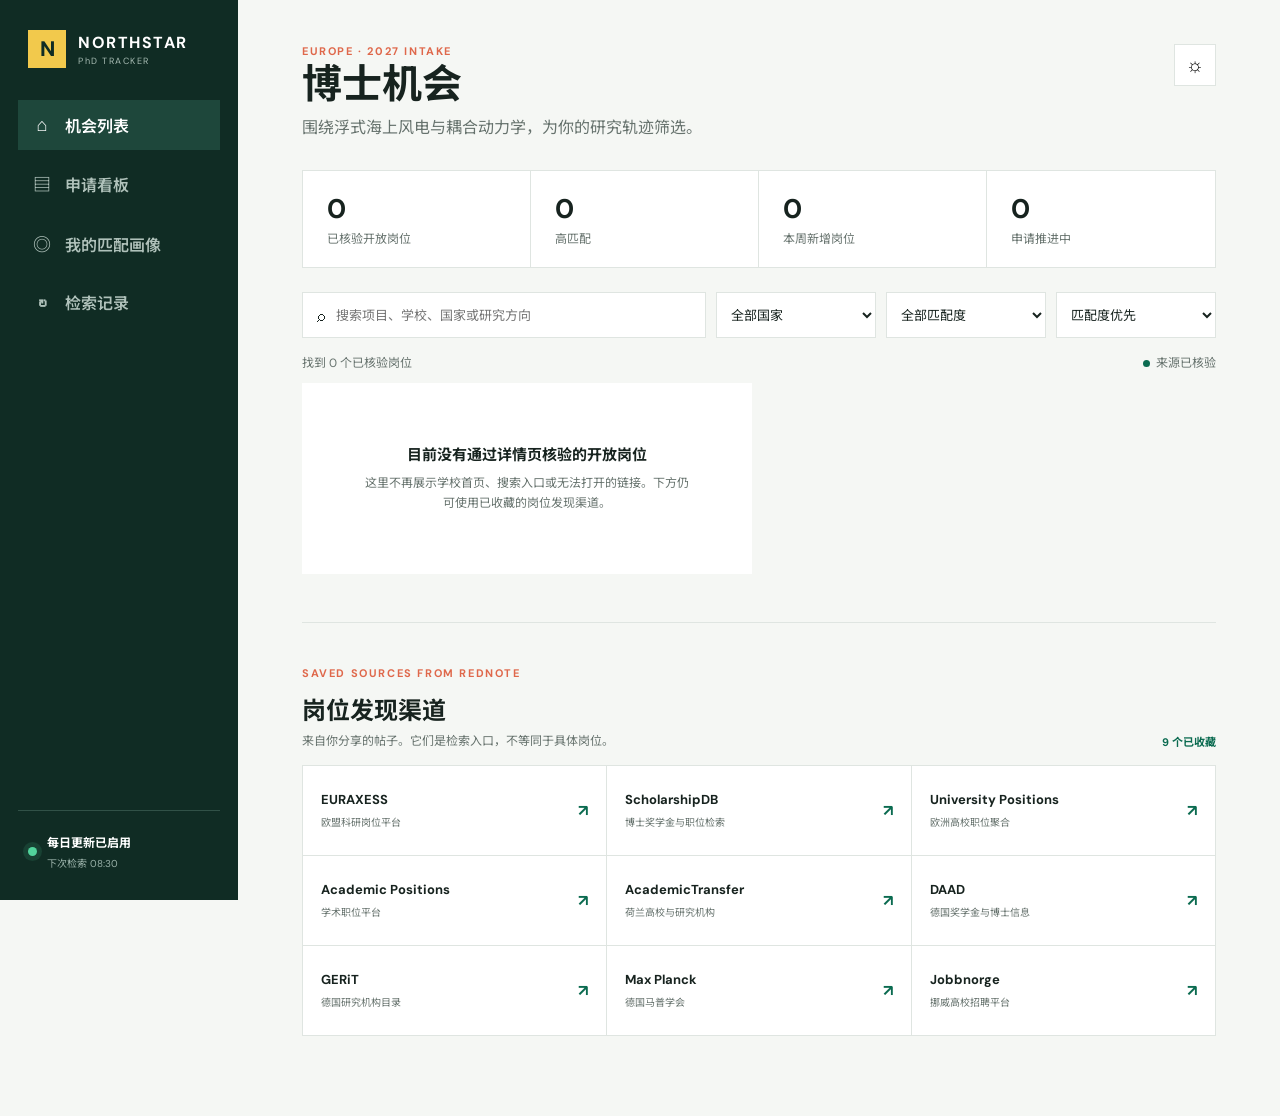
==== index.html @ 1749c13b "Publish Northstar website" ====
<!doctype html>
<html lang="zh-CN">
<head>
  <meta charset="UTF-8">
  <meta name="viewport" content="width=device-width, initial-scale=1.0">
  <title>Northstar PhD Tracker</title>
  <link rel="preconnect" href="https://fonts.googleapis.com">
  <link rel="preconnect" href="https://fonts.gstatic.com" crossorigin>
  <link href="https://fonts.googleapis.com/css2?family=DM+Sans:wght@400;500;600;700&family=Noto+Sans+SC:wght@400;500;600;700&display=swap" rel="stylesheet">
  <link rel="stylesheet" href="styles.css">
  <link rel="stylesheet" href="sources.css">
</head>
<body>
  <aside class="sidebar">
    <div class="brand"><span class="brand-mark">N</span><div><strong>NORTHSTAR</strong><small>PhD TRACKER</small></div></div>
    <nav>
      <button class="nav-item active" data-view="opportunities"><span>⌂</span>机会列表</button>
      <button class="nav-item" data-view="pipeline"><span>▤</span>申请看板</button>
      <button class="nav-item" data-view="profile"><span>◎</span>我的匹配画像</button>
      <button class="nav-item" data-view="logs"><span>↻</span>检索记录</button>
    </nav>
    <div class="sidebar-foot"><span class="pulse"></span><div><strong>每日更新已启用</strong><small>下次检索 08:30</small></div></div>
  </aside>

  <main>
    <header>
      <div><p class="eyebrow">EUROPE · 2027 INTAKE</p><h1 id="page-title">博士机会</h1><p id="page-subtitle">围绕浮式海上风电与耦合动力学，为你的研究轨迹筛选。</p></div>
      <button class="icon-button" id="theme-button" title="切换明暗模式">☼</button>
    </header>

    <section id="opportunities" class="view active">
      <div class="stats">
        <div><strong id="open-count">0</strong><span>已核验开放岗位</span></div>
        <div><strong id="high-count">0</strong><span>高匹配</span></div>
        <div><strong id="new-count">0</strong><span>本周新增岗位</span></div>
        <div><strong id="tracked-count">0</strong><span>申请推进中</span></div>
      </div>
      <div class="toolbar">
        <label class="search"><span>⌕</span><input id="search" placeholder="搜索项目、学校、国家或研究方向"></label>
        <select id="country-filter"><option value="">全部国家</option></select>
        <select id="match-filter"><option value="0">全部匹配度</option><option value="85">85% 以上</option><option value="70">70% 以上</option></select>
        <select id="sort"><option value="match">匹配度优先</option><option value="deadline">截止日期优先</option><option value="newest">最新发现</option></select>
      </div>
      <div class="result-meta"><span id="result-count"></span><span><i class="verified-dot"></i>来源已核验</span></div>
      <div id="cards" class="cards"></div>
      <div class="sources-head"><div><p class="eyebrow">SAVED SOURCES FROM REDNOTE</p><h2>岗位发现渠道</h2><p>来自你分享的帖子。它们是检索入口，不等同于具体岗位。</p></div><span class="source-count">9 个已收藏</span></div>
      <div id="source-grid" class="source-grid"></div>
    </section>

    <section id="pipeline" class="view"><div id="board" class="board"></div></section>
    <section id="profile" class="view profile-view">
      <div class="profile-head"><p class="eyebrow">CANDIDATE FIT MODEL</p><h2>朱家欣的研究匹配画像</h2><p>基于你提供的论文、中期报告及硕士论文大纲。匹配评分仅使用来源中明确出现的要求。</p></div>
      <div class="profile-grid">
        <div class="profile-section"><h3>研究主线</h3><div class="tags" id="profile-topics"></div></div>
        <div class="profile-section"><h3>方法与工具</h3><div class="tags" id="profile-tools"></div></div>
        <div class="profile-section wide"><h3>已验证经历</h3><ul><li>IEA 15 MW–VolturnUS-S 全耦合浮式风机建模</li><li>OpenFAST 与 QBlade 代码间对比，覆盖 11 个风速与 16 个随机种子</li><li>PSD、空间相干性、雨流计数、Wöhler 曲线与 DEL 疲劳分析</li><li>Ocean Engineering 论文，DOI 10.1016/j.oceaneng.2026.126697</li></ul></div>
        <div class="profile-section wide"><h3>筛选规则</h3><p>优先欧洲带薪博士岗位，研究内容涉及浮式风机、海上风电、气动弹性、多物理场耦合、结构动力学、系泊或疲劳载荷。入职时间优先考虑 2027 年 3 月之后。</p></div>
      </div>
    </section>
    <section id="logs" class="view"><div class="log-panel"><div class="log-title"><div><h2>每日检索记录</h2><p>每一次搜索、去重和来源核验都有记录。</p></div><span class="status-pill">运行正常</span></div><div id="log-list"></div></div></section>
  </main>

  <div id="overlay" class="overlay"></div>
  <aside id="drawer" class="drawer" aria-hidden="true"><button id="close-drawer" class="close" title="关闭">×</button><div id="drawer-content"></div></aside>
  <script src="data.js"></script>
  <script src="app.js"></script>
</body>
</html>
---- styles.css ----
:root{--ink:#17231f;--muted:#67736e;--paper:#f5f7f4;--surface:#fff;--line:#dfe5e1;--green:#0b6b50;--green-soft:#e5f2ec;--coral:#df684b;--yellow:#f2c94c;--shadow:0 16px 40px rgba(21,42,33,.08)}*{box-sizing:border-box}body{margin:0;background:var(--paper);color:var(--ink);font-family:'DM Sans','Noto Sans SC',sans-serif;letter-spacing:0}.sidebar{position:fixed;inset:0 auto 0 0;width:238px;background:#102c24;color:#fff;padding:30px 18px;display:flex;flex-direction:column;z-index:5}.brand{display:flex;align-items:center;gap:12px;padding:0 10px 32px}.brand-mark{display:grid;place-items:center;width:38px;height:38px;background:var(--yellow);color:#102c24;font-weight:800;font-size:21px}.brand strong,.brand small{display:block;letter-spacing:1.5px}.brand small{font-size:9px;color:#a7bbb3;margin-top:2px}.sidebar nav{display:grid;gap:7px}.nav-item{border:0;background:none;color:#afc1ba;padding:13px 14px;text-align:left;font:inherit;font-weight:600;cursor:pointer;display:flex;gap:13px;align-items:center}.nav-item span{font-size:18px;width:20px;text-align:center}.nav-item:hover,.nav-item.active{background:#1e473b;color:#fff}.sidebar-foot{margin-top:auto;border-top:1px solid #315147;padding:22px 10px 0;display:flex;gap:10px;align-items:center}.sidebar-foot strong,.sidebar-foot small{display:block}.sidebar-foot strong{font-size:12px}.sidebar-foot small{font-size:10px;color:#9ab1a9;margin-top:4px}.pulse{width:9px;height:9px;background:#52d39c;border-radius:50%;box-shadow:0 0 0 5px rgba(82,211,156,.12)}main{margin-left:238px;min-height:100vh;padding:44px 5vw 80px}header{display:flex;justify-content:space-between;align-items:flex-start;margin-bottom:32px}h1{font-size:40px;line-height:1.1;margin:4px 0 8px}header p{margin:0;color:var(--muted)}.eyebrow{color:var(--coral)!important;font-size:11px;font-weight:700;letter-spacing:1.6px!important}.icon-button{width:42px;height:42px;border:1px solid var(--line);background:var(--surface);font-size:20px;cursor:pointer}.view{display:none}.view.active{display:block}.stats{display:grid;grid-template-columns:repeat(4,1fr);background:var(--surface);border:1px solid var(--line);margin-bottom:18px}.stats div{padding:20px 24px;border-right:1px solid var(--line)}.stats div:last-child{border:0}.stats strong,.stats span{display:block}.stats strong{font-size:27px}.stats span{font-size:12px;color:var(--muted);margin-top:3px}.toolbar{display:grid;grid-template-columns:minmax(260px,1fr) repeat(3,160px);gap:10px;margin:24px 0 15px}.search{display:flex;align-items:center;background:var(--surface);border:1px solid var(--line);padding:0 14px;gap:9px}.search input,select{width:100%;border:0;outline:0;background:var(--surface);color:var(--ink);font:inherit;font-size:13px}.search input{height:44px}.toolbar>select{border:1px solid var(--line);padding:0 10px}.result-meta{display:flex;justify-content:space-between;color:var(--muted);font-size:12px;margin-bottom:12px}.verified-dot{display:inline-block;width:7px;height:7px;border-radius:50%;background:var(--green);margin-right:6px}.cards{display:grid;grid-template-columns:repeat(2,minmax(0,1fr));gap:15px}.project-card{background:var(--surface);border:1px solid var(--line);padding:24px;cursor:pointer;transition:.2s}.project-card:hover{transform:translateY(-2px);box-shadow:var(--shadow);border-color:#afc7bd}.card-top{display:flex;gap:18px}.match-ring{--p:calc(var(--score)*1%);width:62px;height:62px;flex:0 0 62px;border-radius:50%;display:grid;place-content:center;background:radial-gradient(closest-side,var(--surface) 78%,transparent 80% 99%),conic-gradient(var(--green) var(--p),#e1e7e3 0)}.match-ring span{font-weight:700;font-size:18px}.match-ring small{font-size:9px;text-align:center;color:var(--muted);margin-top:-3px}.card-heading{min-width:0}.badges{display:flex;gap:6px;margin-bottom:9px}.badges span{font-size:10px;background:#eef1ef;padding:4px 7px;color:#4e5b56}.badges .verified{background:var(--green-soft);color:var(--green)}.project-card h2{font-size:18px;line-height:1.35;margin:0 0 5px}.project-card p{font-size:12px;color:var(--muted);margin:0}.facts{display:flex;flex-wrap:wrap;gap:12px;margin:20px 0 14px;padding-top:15px;border-top:1px solid var(--line);font-size:11px;color:var(--muted)}.tags{display:flex;flex-wrap:wrap;gap:7px}.tags span{padding:5px 8px;border:1px solid #cedbd5;color:#315b4c;font-size:10px}.card-bottom{display:flex;justify-content:space-between;align-items:end;margin-top:22px}.card-bottom label{font-size:10px;color:var(--muted)}.status-select{display:block;border-bottom:1px solid var(--line);padding:5px 18px 5px 0;margin-top:2px;font-weight:600}.detail-button{border:0;background:none;color:var(--green);font-weight:700;cursor:pointer}.detail-button span{margin-left:8px}.overlay{position:fixed;inset:0;background:rgba(8,20,16,.48);opacity:0;pointer-events:none;transition:.2s;z-index:9}.overlay.open{opacity:1;pointer-events:auto}.drawer{position:fixed;z-index:10;right:0;top:0;height:100%;width:min(540px,94vw);background:var(--surface);padding:48px;transform:translateX(102%);transition:.25s;overflow:auto}.drawer.open{transform:none}.close{position:absolute;right:24px;top:20px;width:36px;height:36px;border:1px solid var(--line);background:none;font-size:22px;cursor:pointer}.drawer h2{font-size:28px;margin:8px 0}.institution{color:var(--muted);line-height:1.6}.drawer-score{display:flex;align-items:center;gap:14px;background:var(--green-soft);padding:17px;margin:24px 0}.drawer-score strong{font-size:28px;color:var(--green)}.drawer h3{font-size:14px;margin:25px 0 10px}.drawer p,.drawer li{font-size:13px;line-height:1.8;color:#48534f}.drawer ul{padding-left:20px}.source-box{margin-top:28px;border-top:1px solid var(--line);padding-top:20px;display:grid;grid-template-columns:1fr auto;gap:8px;font-size:11px}.source-box span{color:var(--muted)}.source-box strong{color:var(--green)}.source-box a{grid-column:1/-1;background:var(--green);color:white;text-decoration:none;text-align:center;padding:13px;font-weight:700;margin-top:8px}.board{display:grid;grid-template-columns:repeat(9,260px);gap:12px;overflow-x:auto;padding-bottom:25px}.column{background:#edf1ee;padding:12px;min-height:520px}.column-title{display:flex;justify-content:space-between;align-items:center;margin-bottom:12px}.column-title h3{font-size:13px}.column-title span{background:#dce4df;padding:3px 7px;font-size:10px}.mini-card{display:block;width:100%;text-align:left;border:1px solid var(--line);background:var(--surface);padding:13px;margin-bottom:9px;cursor:pointer}.mini-card strong,.mini-card span,.mini-card i{display:block}.mini-card strong{font-size:12px;line-height:1.4}.mini-card span{font-size:10px;color:var(--muted);margin:7px 0}.mini-card i{font-style:normal;color:var(--green);font-size:10px}.column-empty{font-size:11px;color:#94a09b;text-align:center;margin-top:60px}.profile-head{max-width:750px;margin-bottom:28px}.profile-head h2{font-size:30px;margin:6px 0}.profile-head>p:last-child{color:var(--muted);line-height:1.7}.profile-grid{display:grid;grid-template-columns:1fr 1fr;border:1px solid var(--line);background:var(--surface)}.profile-section{padding:28px;border-right:1px solid var(--line);border-bottom:1px solid var(--line)}.profile-section:nth-child(2){border-right:0}.profile-section.wide{grid-column:1/-1;border-right:0}.profile-section h3{font-size:14px;margin:0 0 18px}.profile-section p,.profile-section li{font-size:13px;line-height:1.8;color:var(--muted)}.log-panel{background:var(--surface);border:1px solid var(--line)}.log-title{display:flex;justify-content:space-between;padding:28px;border-bottom:1px solid var(--line)}.log-title h2{margin:0 0 5px}.log-title p{margin:0;color:var(--muted);font-size:12px}.status-pill{height:max-content;padding:6px 9px;background:var(--green-soft);color:var(--green);font-size:11px}.log-row{display:grid;grid-template-columns:120px 1fr;gap:12px;padding:22px 28px;border-bottom:1px solid var(--line)}.log-date strong,.log-date span{display:block}.log-date span{font-size:11px;color:var(--muted)}.log-metrics{display:flex;gap:22px;font-size:12px;color:var(--muted)}.log-row p{grid-column:2;font-size:12px;color:var(--muted);margin:0}.empty{padding:60px;text-align:center;color:var(--muted);background:var(--surface)}body.dark{--ink:#eaf0ed;--muted:#9eadA7;--paper:#14201c;--surface:#1b2a25;--line:#30423b;--green:#67d0a7;--green-soft:#203c32}body.dark .sidebar{background:#0b1612}body.dark .badges span{background:#2b3934;color:#c3cec9}@media(max-width:1000px){.sidebar{width:76px;padding:25px 10px}.brand div,.nav-item:not(.active){font-size:0}.brand{padding-left:8px}.nav-item{justify-content:center}.nav-item.active{font-size:0}.sidebar-foot{display:none}main{margin-left:76px}.toolbar{grid-template-columns:1fr 1fr}.cards{grid-template-columns:1fr}}@media(max-width:650px){.sidebar{position:fixed;inset:auto 0 0;width:100%;height:64px;padding:6px 8px;flex-direction:row}.brand,.sidebar-foot{display:none}.sidebar nav{display:flex;width:100%;justify-content:space-around}.nav-item,.nav-item.active{padding:8px;font-size:0;background:none}.nav-item span{font-size:21px}main{margin-left:0;padding:28px 16px 88px}h1{font-size:32px}.stats{grid-template-columns:1fr 1fr}.stats div:nth-child(2){border-right:0}.stats div:nth-child(-n+2){border-bottom:1px solid var(--line)}.toolbar{grid-template-columns:1fr}.toolbar>select{height:44px}.cards{grid-template-columns:1fr}.project-card{padding:18px}.facts{display:grid;gap:7px}.card-bottom{align-items:center}.drawer{padding:50px 24px 30px}.profile-grid{grid-template-columns:1fr}.profile-section,.profile-section:nth-child(2){grid-column:1;border-right:0}.log-row{grid-template-columns:1fr}.log-row p{grid-column:1}.log-metrics{flex-wrap:wrap}}
---- sources.css ----
.sources-head { display:flex; justify-content:space-between; align-items:end; margin:48px 0 16px; padding-top:32px; border-top:1px solid var(--line); }
.sources-head h2 { font-size:24px; margin:5px 0; }
.sources-head p:last-child { margin:0; color:var(--muted); font-size:12px; }
.source-count { font-size:11px; color:var(--green); font-weight:700; }
.source-grid { display:grid; grid-template-columns:repeat(3,1fr); border-top:1px solid var(--line); border-left:1px solid var(--line); }
.source-card { min-height:90px; padding:18px; background:var(--surface); border-right:1px solid var(--line); border-bottom:1px solid var(--line); display:flex; align-items:center; justify-content:space-between; color:var(--ink); text-decoration:none; transition:.2s; }
.source-card:hover { background:var(--green-soft); }
.source-card strong, .source-card span { display:block; }
.source-card strong { font-size:13px; }
.source-card span { font-size:10px; color:var(--muted); margin-top:6px; }
.source-card b { color:var(--green); }
.empty strong,.empty span { display:block; }
.empty strong { color:var(--ink); font-size:15px; margin-bottom:8px; }
.empty span { font-size:12px; line-height:1.7; }
@media(max-width:1000px) { .source-grid { grid-template-columns:repeat(2,1fr); } }
@media(max-width:650px) { .source-grid { grid-template-columns:1fr; } .sources-head { align-items:start; gap:16px; } }
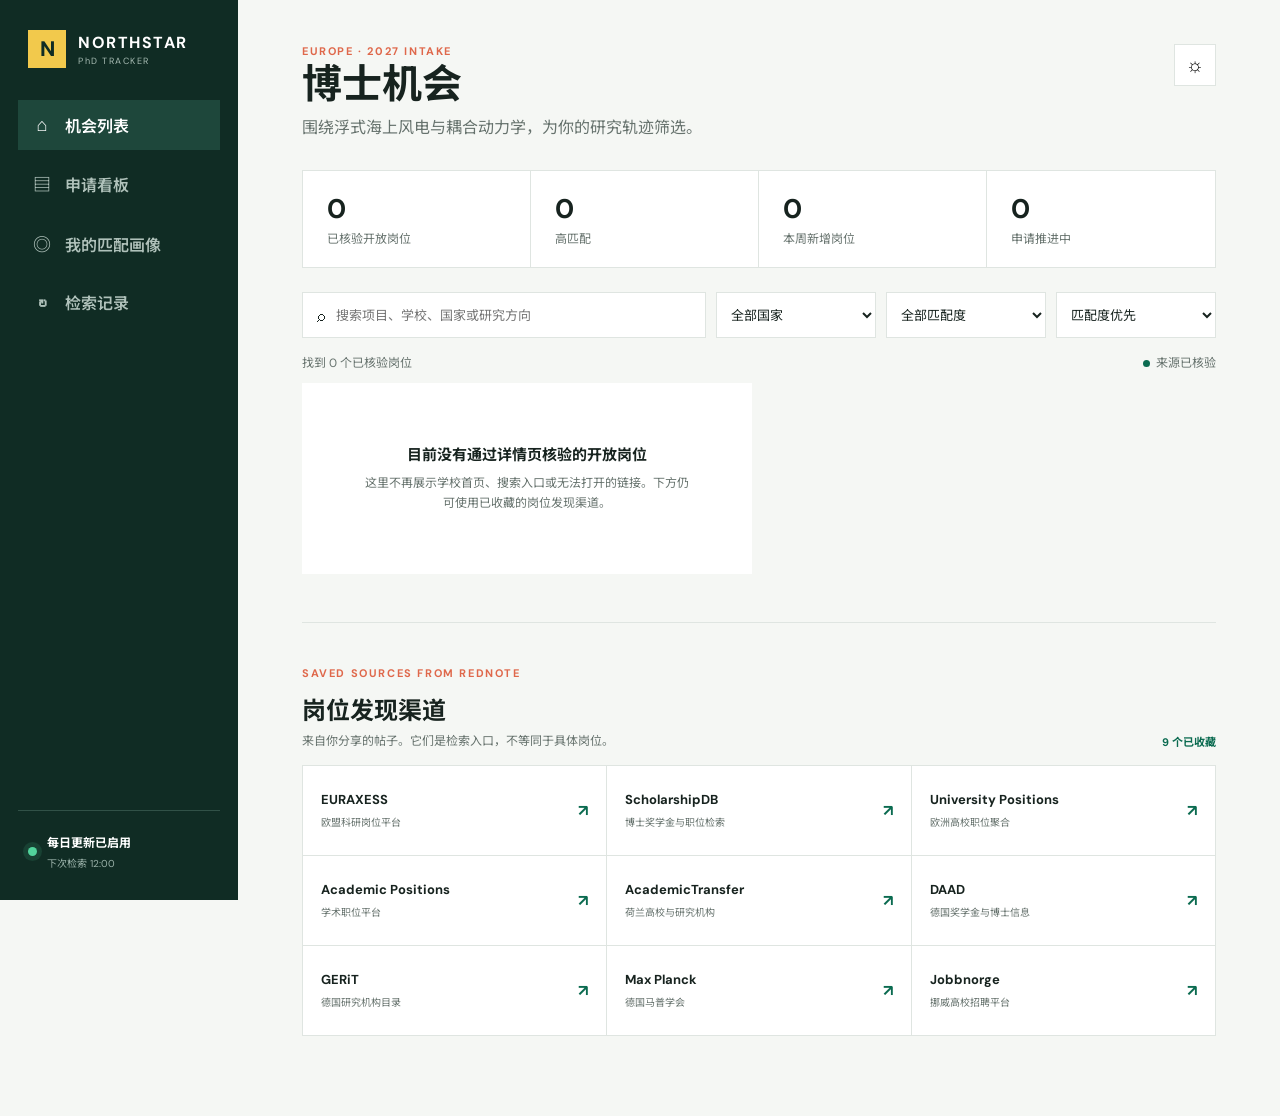
==== commit 5cf85a6e: "Show daily search time as 12:00" ====
--- a/index.html
+++ b/index.html
@@ -19,7 +19,7 @@
       <button class="nav-item" data-view="profile"><span>◎</span>我的匹配画像</button>
       <button class="nav-item" data-view="logs"><span>↻</span>检索记录</button>
     </nav>
-    <div class="sidebar-foot"><span class="pulse"></span><div><strong>每日更新已启用</strong><small>下次检索 08:30</small></div></div>
+    <div class="sidebar-foot"><span class="pulse"></span><div><strong>每日更新已启用</strong><small>下次检索 12:00</small></div></div>
   </aside>
 
   <main>
